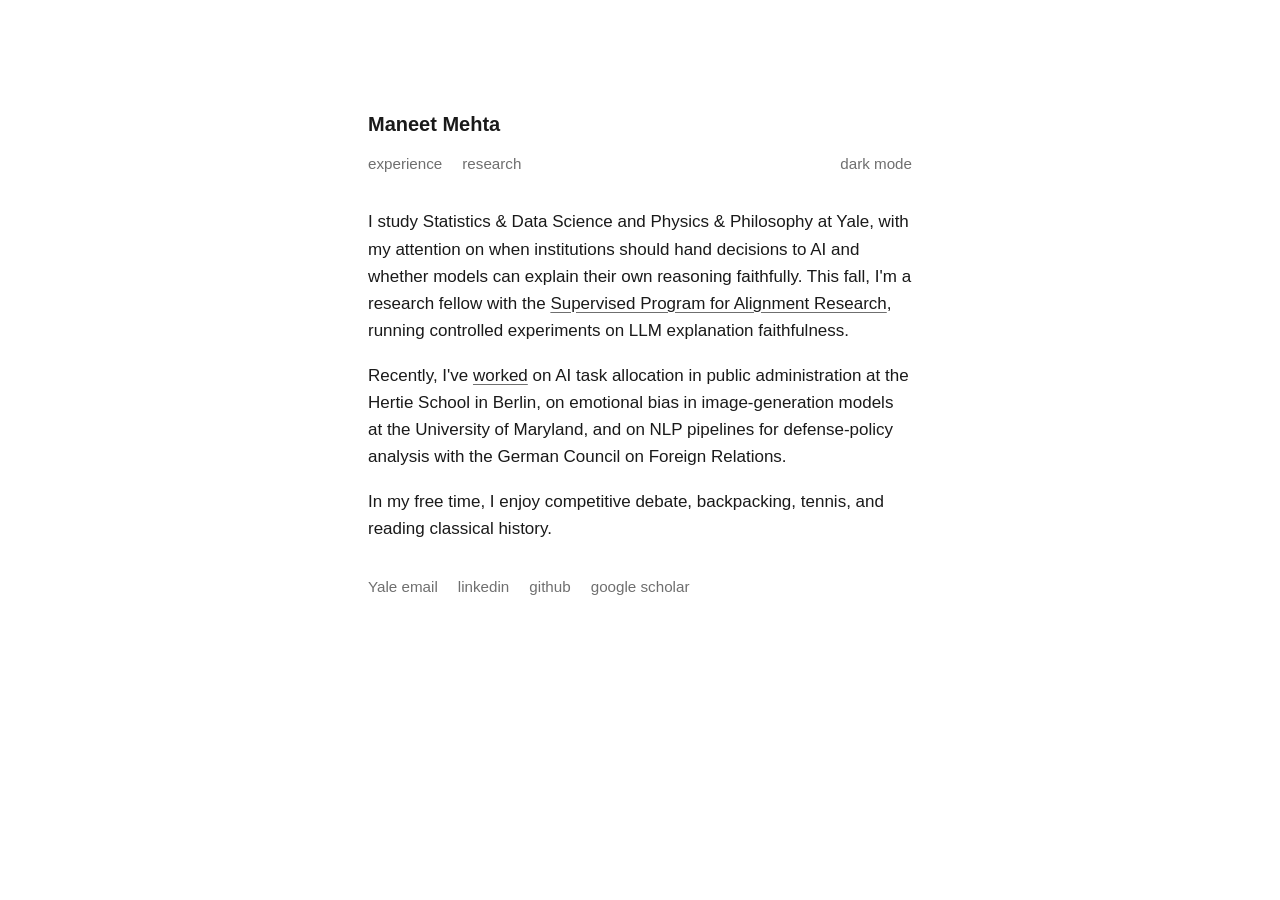
==== index.html @ 6a74c3a8 "Add a dark/light mode toggle Co-Authored-By: Claude Fable 5.1 <noreply@anthropic.com> Claude-Session" ====
<!doctype html>
<html lang="en">
<head>
  <meta charset="utf-8">
  <meta name="viewport" content="width=device-width, initial-scale=1">
  <title>Maneet Mehta</title>
  <meta name="description" content="Personal website for Maneet Mehta, with experience notes, research, and contact links.">
  <link rel="canonical" href="https://maneetmehta.com/">
  <meta property="og:title" content="Maneet Mehta">
  <meta property="og:description" content="Yale student working on AI governance, LLM faithfulness, and bias in generative models.">
  <meta property="og:url" content="https://maneetmehta.com/">
  <meta property="og:type" content="website">
  <link rel="stylesheet" href="style.css">
  <script>
    (function () {
      try {
        var t = localStorage.getItem('theme');
        if (t === 'dark' || t === 'light') document.documentElement.setAttribute('data-theme', t);
      } catch (e) {}
    })();
  </script>
</head>
<body>
  <main class="page-shell">
    <section class="content-block" aria-label="Maneet Mehta personal website">
      <a class="site-title" href="index.html">Maneet Mehta</a>

      <nav class="section-nav" aria-label="Sections">
        <button class="section-button" type="button" id="experience-toggle" aria-expanded="false" aria-controls="experience">experience</button>
        <a class="section-button" href="research.html">research</a>
        <button class="section-button theme-toggle" type="button" id="theme-toggle" aria-label="Toggle dark mode"><span class="when-light">dark mode</span><span class="when-dark">light mode</span></button>
      </nav>

      <div class="experience-panel" id="experience" hidden>
        <p class="pdf top"><a href="maneet-mehta-resume.pdf" download="Maneet_Mehta_CV.pdf">download my CV</a></p>
        <h2>Now</h2>
        <ul>
          <li>
            <div class="role"><span>Research Fellow, Supervised Program for Alignment Research</span><span class="when">Sep 2026 –</span></div>
            <p class="note">Testing whether LLMs explain their reasoning faithfully. Four controlled experiments on counterfactual simulatability showed a widely used metric was confounded by up to 31 points of inference-pipeline noise. Built the multi-provider evaluation harness.</p>
          </li>
          <li>
            <div class="role"><span>Project Manager, Yale Undergraduate Consulting Group</span><span class="when">2025 –</span></div>
            <p class="note">Leading a ten-person team for a national fitness franchise. Earlier: a customer acquisition strategy for a public fintech company, and a ten-year return model with site-selection maps for a West African cocoa venture.</p>
          </li>
          <li>
            <div class="role"><span>Deputy Dining Director &amp; Senator, Yale College Council</span><span class="when">Jul 2026 –</span></div>
            <p class="note">Represent Yale undergraduates on dining policy with Yale Hospitality's leadership. Authored and passed a Senate proposal extending Dean's Extensions beyond varsity athletics.</p>
          </li>
          <li>
            <div class="role"><span>Social Outreach Chair, Yale Debate Association</span><span class="when">2025 –</span></div>
            <p class="note">Built <a href="https://lunchtag.yaledebate.org">LunchTag</a>, a weekly meal-pairing platform for the team's seventy-plus members.</p>
          </li>
          <li>
            <div class="role"><span>Undergraduate Learning Assistant, S&amp;DS 2380</span><span class="when">Fall 2026</span></div>
            <div class="org">Yale Statistics &amp; Data Science · Probability Theory and Bayesian Statistics</div>
          </li>
        </ul>

        <h2>Before</h2>
        <ul>
          <li>
            <div class="role"><span>Researcher, Hertie School Centre for Digital Governance</span><span class="when">Summer 2026</span></div>
            <div class="org">Berlin · with Prof. Joanna J. Bryson</div>
            <p class="note">Formalized a decision framework for when institutions should delegate decisions to AI given the cost of human oversight, and coded 3,700+ government AI deployments from U.S., German, and Dutch inventories. Manuscript in preparation.</p>
          </li>
          <li>
            <div class="role"><span>Researcher, UMD Human-Computer Interaction Lab</span><span class="when">2024 – 2026</span></div>
            <div class="org">with Dr. Cody Buntain</div>
            <p class="note">First-authored a study of emotional bias in image-generation models: per-emotion TPR/FPR over 10k prompt–image pairs across three generators, with fine-tuned ViT, Swin, and ConvNeXT classifiers.</p>
          </li>
          <li>
            <div class="role"><span>Researcher, German Council on Foreign Relations</span><span class="when">2025 – 2026</span></div>
            <p class="note">Built an NLP pipeline turning 3,000+ pages of U.S. defense policy documents into narrative clusters and funding-trend analyses of U.S. posture in Europe and the Indo-Pacific.</p>
          </li>
          <li>
            <div class="role"><span>Technical Intern, Johns Hopkins Applied Physics Laboratory</span><span class="when">2023 – 2025</span></div>
            <p class="note">Built LockdownGPT, a demonstration of adversarial attacks on LLMs, and an OpenCV robot object-tracking program.</p>
          </li>
          <li>
            <div class="role"><span>Software Engineering Intern, Cosmos</span><span class="when">2024 – 2025</span></div>
            <p class="note">AWS data pipelines and Unity (C#) UI for an AI debate-training startup.</p>
          </li>
          <li>
            <div class="role"><span>Senate Page, Maryland General Assembly</span><span class="when">2025</span></div>
          </li>
          <li>
            <div class="role"><span>Policy Intern, Howard County Council</span><span class="when">2023</span></div>
            <p class="note">Reviewed sustainability legislation and testified before the County Council and Board of Education.</p>
          </li>
        </ul>

        <h2>Education</h2>
        <ul>
          <li>
            <div class="role"><span>Yale University</span><span class="when">Class of 2029</span></div>
            <div class="org">B.S. Statistics &amp; Data Science · B.A. Physics and Philosophy</div>
          </li>
        </ul>

        <h2>Elsewhere</h2>
        <ul>
          <li><p class="note">FOOT leader. Yale Foreign Policy Initiative. Yale Student Quant Finance Organization. Y Combinator Startup School (2026).</p></li>
          <li><p class="note">U.S. Senate Youth Program delegate (2025). National Merit Scholar. Eagle Scout; Maryland Eagle Scout of the Year (2025). Lincoln–Douglas national top 20 (2023), Maryland state champion (2024); Cornell BP Nationals quarterfinalist (2026).</p></li>
        </ul>

      </div>

      <div class="bio-copy">
        <p>I study Statistics &amp; Data Science and Physics &amp; Philosophy at Yale, with my attention on when institutions should hand decisions to AI and whether models can explain their own reasoning faithfully. This fall, I'm a research fellow with the <a class="bio-link" href="https://sparai.org" target="_blank" rel="noreferrer">Supervised Program for Alignment Research</a>, running controlled experiments on LLM explanation faithfulness.</p>
        <p>Recently, I've <button type="button" class="bio-link" data-open-experience>worked</button> on AI task allocation in public administration at the Hertie School in Berlin, on emotional bias in image-generation models at the University of Maryland, and on NLP pipelines for defense-policy analysis with the German Council on Foreign Relations.</p>
        <p>In my free time, I enjoy competitive debate, backpacking, tennis, and reading classical history.</p>
      </div>

      <div class="links" aria-label="Contact links">
        <div class="contact-link-wrap">
          <button type="button" class="contact-link" data-copy="maneet.mehta@yale.edu">Yale email</button>
        </div>
        <a href="https://linkedin.com/in/maneet-mehta" target="_blank" rel="noreferrer">linkedin</a>
        <a href="https://github.com/mmaneet" target="_blank" rel="noreferrer">github</a>
        <a href="https://scholar.google.com/citations?user=KrhZ-4UAAAAJ&amp;hl=en" target="_blank" rel="noreferrer">google scholar</a>
      </div>
    </section>
  </main>

  <script>
    (function () {
      var toggle = document.getElementById('experience-toggle');
      var panel = document.getElementById('experience');
      function setOpen(open) {
        panel.hidden = !open;
        toggle.setAttribute('aria-expanded', String(open));
      }
      toggle.addEventListener('click', function () { setOpen(panel.hidden); });
      document.querySelectorAll('[data-open-experience]').forEach(function (b) {
        b.addEventListener('click', function () { setOpen(true); panel.scrollIntoView({ behavior: 'smooth', block: 'start' }); });
      });
      if (location.hash === '#experience') setOpen(true);

      document.querySelectorAll('[data-copy]').forEach(function (btn) {
        btn.addEventListener('click', function () {
          var addr = btn.getAttribute('data-copy');
          var wrap = btn.parentNode;
          function done(msg) {
            var old = wrap.querySelector('.copied');
            if (old) old.remove();
            var s = document.createElement('span');
            s.className = 'copied';
            s.textContent = msg;
            wrap.appendChild(s);
            setTimeout(function () { s.remove(); }, 1800);
          }
          if (navigator.clipboard && navigator.clipboard.writeText) {
            navigator.clipboard.writeText(addr).then(function () { done('copied ' + addr); }, function () { location.href = 'mailto:' + addr; });
          } else {
            location.href = 'mailto:' + addr;
          }
        });
      });
    })();
  </script>
  <script>
    (function () {
      var btn = document.getElementById('theme-toggle');
      var root = document.documentElement;
      function current() {
        var t = root.getAttribute('data-theme');
        if (t) return t;
        return window.matchMedia && window.matchMedia('(prefers-color-scheme: dark)').matches ? 'dark' : 'light';
      }
      btn.addEventListener('click', function () {
        var next = current() === 'dark' ? 'light' : 'dark';
        root.setAttribute('data-theme', next);
        try { localStorage.setItem('theme', next); } catch (e) {}
      });
    })();
  </script>
</body>
</html>
---- style.css ----
:root {
  --bg: #ffffff;
  --fg: #1a1a1a;
  --muted: #6f6f6f;
  --rule: #e6e6e6;
  --link: #1a1a1a;
  color-scheme: light dark;
}
@media (prefers-color-scheme: dark) {
  :root:not([data-theme="light"]) { --bg: #141414; --fg: #ebebeb; --muted: #9a9a9a; --rule: #2e2e2e; --link: #ebebeb; }
}
:root[data-theme="dark"] { --bg: #141414; --fg: #ebebeb; --muted: #9a9a9a; --rule: #2e2e2e; --link: #ebebeb; }
* { box-sizing: border-box; }
html { -webkit-text-size-adjust: 100%; }
body {
  margin: 0;
  background: var(--bg);
  color: var(--fg);
  font-family: -apple-system, BlinkMacSystemFont, "Segoe UI", Helvetica, Arial, sans-serif;
  font-size: 17px;
  line-height: 1.6;
}
.page-shell {
  min-height: 100vh;
  display: flex;
  justify-content: center;
  padding: clamp(3rem, 12vh, 8rem) 1.25rem 4rem;
}
.content-block { width: 100%; max-width: 34rem; }

.site-title {
  display: inline-block;
  font: inherit;
  font-size: 1.25rem;
  font-weight: 600;
  color: var(--fg);
  text-decoration: none;
  margin: 0 0 0.75rem;
}
a.site-title:hover { text-decoration: underline; text-underline-offset: 0.2em; }

.section-nav { display: flex; flex-wrap: wrap; align-items: baseline; gap: 0 1.25rem; margin-bottom: 2rem; }
.theme-toggle { margin-left: auto; }
.theme-toggle .when-dark { display: none; }
:root[data-theme="dark"] .theme-toggle .when-dark { display: inline; }
:root[data-theme="dark"] .theme-toggle .when-light { display: none; }
@media (prefers-color-scheme: dark) {
  :root:not([data-theme="light"]) .theme-toggle .when-dark { display: inline; }
  :root:not([data-theme="light"]) .theme-toggle .when-light { display: none; }
}
.avatar { display: block; width: 72px; height: 72px; border-radius: 50%; object-fit: cover; margin: 0 0 1rem; }
.section-button {
  font: inherit;
  font-size: 0.95rem;
  color: var(--muted);
  background: none;
  border: 0;
  padding: 0;
  cursor: pointer;
  text-decoration: none;
}
.section-button:hover, .section-button[aria-expanded="true"], .section-button[aria-current="page"] {
  color: var(--fg);
  text-decoration: underline;
  text-underline-offset: 0.2em;
}

.bio-copy p { margin: 0 0 1.1rem; }
.bio-link {
  font: inherit;
  color: var(--link);
  background: none;
  border: 0;
  padding: 0;
  cursor: pointer;
  text-decoration: underline;
  text-underline-offset: 0.18em;
  text-decoration-color: var(--muted);
}
.bio-link:hover { text-decoration-color: var(--fg); }

.links { display: flex; flex-wrap: wrap; gap: 0 1.25rem; margin-top: 2rem; font-size: 0.95rem; }
.links a, .contact-link {
  font: inherit;
  color: var(--muted);
  background: none;
  border: 0;
  padding: 0;
  cursor: pointer;
  text-decoration: none;
}
.links a:hover, .contact-link:hover { color: var(--fg); text-decoration: underline; text-underline-offset: 0.2em; }
.contact-link-wrap { position: relative; }
.contact-link-wrap .copied {
  position: absolute;
  left: 0;
  top: 1.5rem;
  font-size: 0.8rem;
  color: var(--muted);
  white-space: nowrap;
}

/* Experience panel */
.experience-panel { margin: 0 0 2.25rem; }
.experience-panel[hidden] { display: none; }
.experience-panel h2 {
  font-size: 0.8rem;
  font-weight: 600;
  letter-spacing: 0.08em;
  text-transform: uppercase;
  color: var(--muted);
  margin: 1.5rem 0 0.6rem;
}
.experience-panel h2:first-child { margin-top: 0; }
.experience-panel ul { list-style: none; margin: 0; padding: 0; }
.experience-panel li { margin: 0 0 0.75rem; }
.experience-panel .role { display: flex; flex-wrap: wrap; justify-content: space-between; gap: 0 1rem; align-items: baseline; }
.experience-panel .role .when { color: var(--muted); font-size: 0.9rem; white-space: nowrap; }
.experience-panel .org { color: var(--muted); font-size: 0.95rem; }
.experience-panel .note { font-size: 0.95rem; margin: 0.15rem 0 0; }
.experience-panel .pdf { font-size: 0.95rem; margin-top: 1.5rem; }
.experience-panel .pdf.top { margin: 0 0 1.25rem; }
.experience-panel .pdf.top + h2 { margin-top: 0; }
.experience-panel a { color: var(--fg); text-decoration: underline; text-underline-offset: 0.18em; text-decoration-color: var(--muted); }
.experience-panel a:hover { text-decoration-color: var(--fg); }

/* Secondary pages */
.page-content h1 { font-size: 1.25rem; font-weight: 600; margin: 0 0 1.5rem; }
.page-content h2 {
  font-size: 0.8rem; font-weight: 600; letter-spacing: 0.08em; text-transform: uppercase;
  color: var(--muted); margin: 2rem 0 0.75rem;
}
.page-content p { margin: 0 0 1rem; }
.page-content ul { list-style: none; margin: 0; padding: 0; }
.page-content li { margin: 0 0 1.5rem; }
.page-content .title { font-weight: 600; }
.page-content .meta { color: var(--muted); font-size: 0.9rem; margin-bottom: 0.3rem; }
.page-content li a, .page-content p a { color: var(--fg); text-decoration: underline; text-underline-offset: 0.18em; text-decoration-color: var(--muted); }
.page-content li a:hover, .page-content p a:hover { text-decoration-color: var(--fg); }

@media (max-width: 480px) {
  body { font-size: 16px; }
  .experience-panel .role .when { white-space: normal; }
}
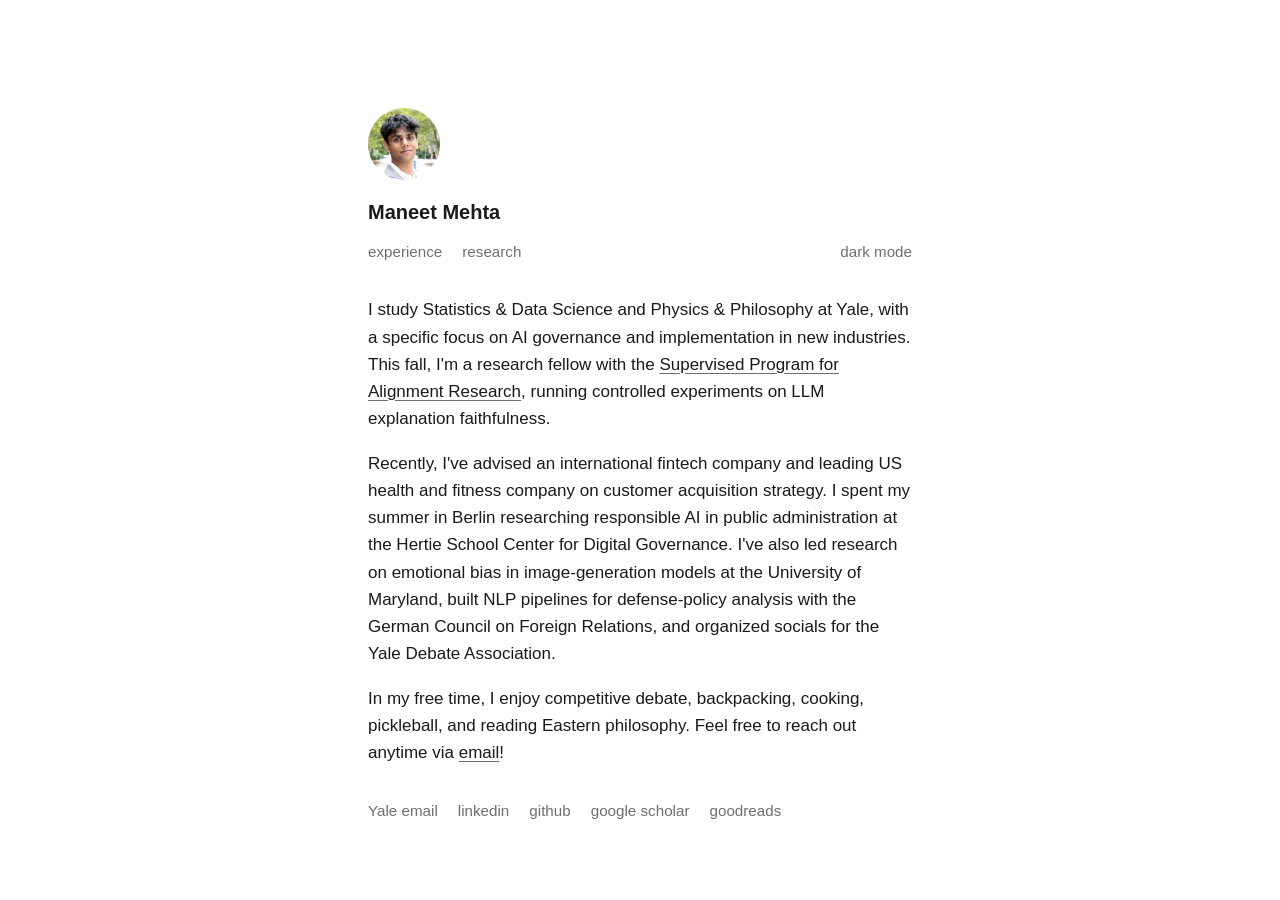
==== commit 05f9c574: "Add profile photo, rewrite the about copy, and link Goodreads Co-Authored-By: Claude Fable 5.1 <nore" ====
--- a/index.html
+++ b/index.html
@@ -23,6 +23,7 @@
 <body>
   <main class="page-shell">
     <section class="content-block" aria-label="Maneet Mehta personal website">
+      <img class="avatar" src="me.jpg" alt="Maneet Mehta" width="72" height="72">
       <a class="site-title" href="index.html">Maneet Mehta</a>
 
       <nav class="section-nav" aria-label="Sections">
@@ -107,9 +108,9 @@
       </div>
 
       <div class="bio-copy">
-        <p>I study Statistics &amp; Data Science and Physics &amp; Philosophy at Yale, with my attention on when institutions should hand decisions to AI and whether models can explain their own reasoning faithfully. This fall, I'm a research fellow with the <a class="bio-link" href="https://sparai.org" target="_blank" rel="noreferrer">Supervised Program for Alignment Research</a>, running controlled experiments on LLM explanation faithfulness.</p>
-        <p>Recently, I've <button type="button" class="bio-link" data-open-experience>worked</button> on AI task allocation in public administration at the Hertie School in Berlin, on emotional bias in image-generation models at the University of Maryland, and on NLP pipelines for defense-policy analysis with the German Council on Foreign Relations.</p>
-        <p>In my free time, I enjoy competitive debate, backpacking, tennis, and reading classical history.</p>
+        <p>I study Statistics &amp; Data Science and Physics &amp; Philosophy at Yale, with a specific focus on AI governance and implementation in new industries. This fall, I'm a research fellow with the <a class="bio-link" href="https://sparai.org/" target="_blank" rel="noreferrer">Supervised Program for Alignment Research</a>, running controlled experiments on LLM explanation faithfulness.</p>
+        <p>Recently, I've advised an international fintech company and leading US health and fitness company on customer acquisition strategy. I spent my summer in Berlin researching responsible AI in public administration at the Hertie School Center for Digital Governance. I've also led research on emotional bias in image-generation models at the University of Maryland, built NLP pipelines for defense-policy analysis with the German Council on Foreign Relations, and organized socials for the Yale Debate Association.</p>
+        <p>In my free time, I enjoy competitive debate, backpacking, cooking, pickleball, and reading Eastern philosophy. Feel free to reach out anytime via <a class="bio-link" href="mailto:maneet.mehta@yale.edu">email</a>!</p>
       </div>
 
       <div class="links" aria-label="Contact links">
@@ -119,6 +120,7 @@
         <a href="https://linkedin.com/in/maneet-mehta" target="_blank" rel="noreferrer">linkedin</a>
         <a href="https://github.com/mmaneet" target="_blank" rel="noreferrer">github</a>
         <a href="https://scholar.google.com/citations?user=KrhZ-4UAAAAJ&amp;hl=en" target="_blank" rel="noreferrer">google scholar</a>
+        <a href="https://www.goodreads.com/user/show/192253687-maneet" target="_blank" rel="noreferrer">goodreads</a>
       </div>
     </section>
   </main>
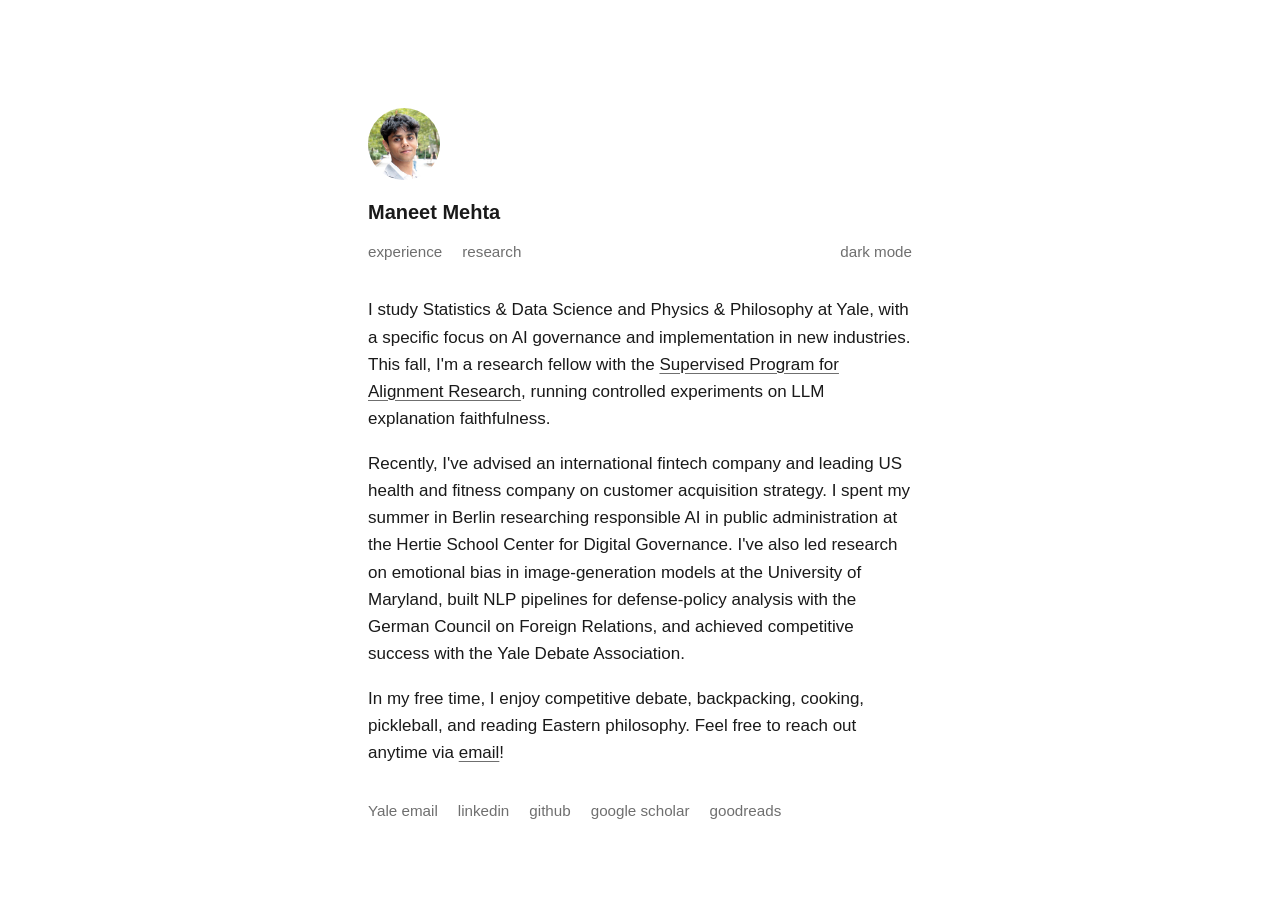
==== commit 87e9399a: "Reword the Debate Association line in the about copy Co-Authored-By: Claude Fable 5.1 <noreply@anthr" ====
--- a/index.html
+++ b/index.html
@@ -109,7 +109,7 @@
 
       <div class="bio-copy">
         <p>I study Statistics &amp; Data Science and Physics &amp; Philosophy at Yale, with a specific focus on AI governance and implementation in new industries. This fall, I'm a research fellow with the <a class="bio-link" href="https://sparai.org/" target="_blank" rel="noreferrer">Supervised Program for Alignment Research</a>, running controlled experiments on LLM explanation faithfulness.</p>
-        <p>Recently, I've advised an international fintech company and leading US health and fitness company on customer acquisition strategy. I spent my summer in Berlin researching responsible AI in public administration at the Hertie School Center for Digital Governance. I've also led research on emotional bias in image-generation models at the University of Maryland, built NLP pipelines for defense-policy analysis with the German Council on Foreign Relations, and organized socials for the Yale Debate Association.</p>
+        <p>Recently, I've advised an international fintech company and leading US health and fitness company on customer acquisition strategy. I spent my summer in Berlin researching responsible AI in public administration at the Hertie School Center for Digital Governance. I've also led research on emotional bias in image-generation models at the University of Maryland, built NLP pipelines for defense-policy analysis with the German Council on Foreign Relations, and achieved competitive success with the Yale Debate Association.</p>
         <p>In my free time, I enjoy competitive debate, backpacking, cooking, pickleball, and reading Eastern philosophy. Feel free to reach out anytime via <a class="bio-link" href="mailto:maneet.mehta@yale.edu">email</a>!</p>
       </div>
 
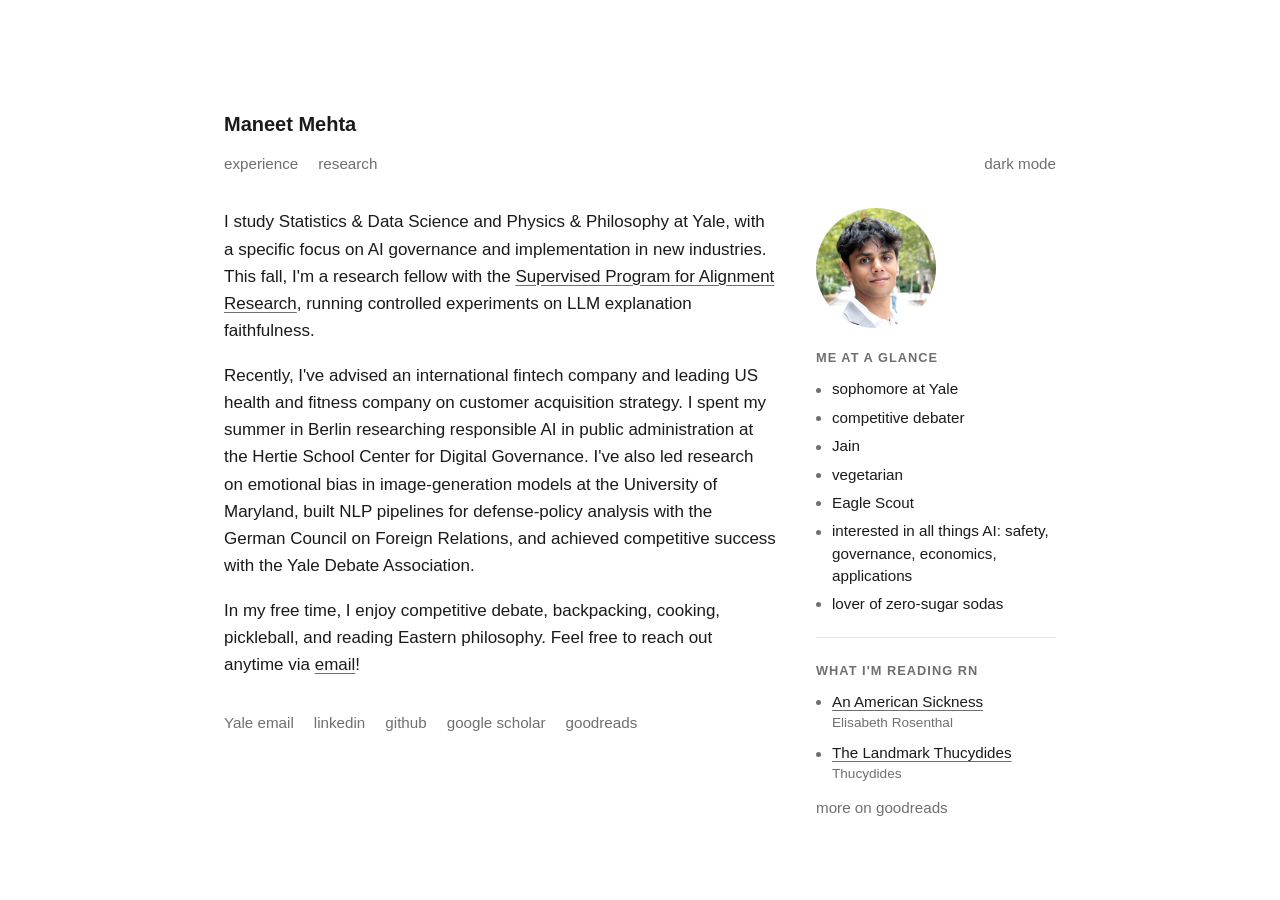
==== commit be7452ec: "Two-column home page: bio beside a glance list and current reading Co-Authored-By: Claude Fable 5.1 " ====
--- a/index.html
+++ b/index.html
@@ -11,6 +11,7 @@
   <meta property="og:url" content="https://maneetmehta.com/">
   <meta property="og:type" content="website">
   <link rel="stylesheet" href="style.css">
+  <script defer src="/admin/script.js" data-website-id="610bdaa4-f3b0-4583-9d52-71aa1efa586b"></script>
   <script>
     (function () {
       try {
@@ -22,8 +23,7 @@
 </head>
 <body>
   <main class="page-shell">
-    <section class="content-block" aria-label="Maneet Mehta personal website">
-      <img class="avatar" src="me.jpg" alt="Maneet Mehta" width="72" height="72">
+    <section class="content-block wide" aria-label="Maneet Mehta personal website">
       <a class="site-title" href="index.html">Maneet Mehta</a>
 
       <nav class="section-nav" aria-label="Sections">
@@ -33,7 +33,7 @@
       </nav>
 
       <div class="experience-panel" id="experience" hidden>
-        <p class="pdf top"><a href="maneet-mehta-resume.pdf" download="Maneet_Mehta_CV.pdf">download my CV</a></p>
+        <p class="pdf top"><a href="maneet-mehta-resume.pdf" download="Maneet_Mehta_Resume.pdf">download my resume</a></p>
         <h2>Now</h2>
         <ul>
           <li>
@@ -107,12 +107,13 @@
 
       </div>
 
+      <div class="columns">
+        <div class="main-col">
       <div class="bio-copy">
         <p>I study Statistics &amp; Data Science and Physics &amp; Philosophy at Yale, with a specific focus on AI governance and implementation in new industries. This fall, I'm a research fellow with the <a class="bio-link" href="https://sparai.org/" target="_blank" rel="noreferrer">Supervised Program for Alignment Research</a>, running controlled experiments on LLM explanation faithfulness.</p>
         <p>Recently, I've advised an international fintech company and leading US health and fitness company on customer acquisition strategy. I spent my summer in Berlin researching responsible AI in public administration at the Hertie School Center for Digital Governance. I've also led research on emotional bias in image-generation models at the University of Maryland, built NLP pipelines for defense-policy analysis with the German Council on Foreign Relations, and achieved competitive success with the Yale Debate Association.</p>
         <p>In my free time, I enjoy competitive debate, backpacking, cooking, pickleball, and reading Eastern philosophy. Feel free to reach out anytime via <a class="bio-link" href="mailto:maneet.mehta@yale.edu">email</a>!</p>
       </div>
-
       <div class="links" aria-label="Contact links">
         <div class="contact-link-wrap">
           <button type="button" class="contact-link" data-copy="maneet.mehta@yale.edu">Yale email</button>
@@ -121,6 +122,28 @@
         <a href="https://github.com/mmaneet" target="_blank" rel="noreferrer">github</a>
         <a href="https://scholar.google.com/citations?user=KrhZ-4UAAAAJ&amp;hl=en" target="_blank" rel="noreferrer">google scholar</a>
         <a href="https://www.goodreads.com/user/show/192253687-maneet" target="_blank" rel="noreferrer">goodreads</a>
+      </div>
+        </div>
+      <aside class="sidebar">
+        <img class="avatar" src="me.jpg" alt="Maneet Mehta" width="120" height="120">
+        <h2>me at a glance</h2>
+        <ul class="glance">
+          <li>sophomore at Yale</li>
+          <li>competitive debater</li>
+          <li>Jain</li>
+          <li>vegetarian</li>
+          <li>Eagle Scout</li>
+          <li>interested in all things AI: safety, governance, economics, applications</li>
+          <li>lover of zero-sugar sodas</li>
+        </ul>
+        <hr>
+        <h2>what I'm reading rn</h2>
+        <ul class="reading" id="reading-list">
+          <li><a href="https://www.goodreads.com/book/show/31253737-an-american-sickness" target="_blank" rel="noreferrer">An American Sickness</a><span class="by">Elisabeth Rosenthal</span></li>
+          <li><a href="https://www.goodreads.com/book/show/27222.The_Landmark_Thucydides" target="_blank" rel="noreferrer">The Landmark Thucydides</a><span class="by">Thucydides</span></li>
+          <li class="more"><a href="https://www.goodreads.com/user/show/192253687-maneet" target="_blank" rel="noreferrer">more on goodreads</a></li>
+        </ul>
+      </aside>
       </div>
     </section>
   </main>
--- a/style.css
+++ b/style.css
@@ -27,6 +27,7 @@
   padding: clamp(3rem, 12vh, 8rem) 1.25rem 4rem;
 }
 .content-block { width: 100%; max-width: 34rem; }
+.content-block.wide { max-width: 52rem; }
 
 .site-title {
   display: inline-block;
@@ -48,7 +49,29 @@
   :root:not([data-theme="light"]) .theme-toggle .when-dark { display: inline; }
   :root:not([data-theme="light"]) .theme-toggle .when-light { display: none; }
 }
-.avatar { display: block; width: 72px; height: 72px; border-radius: 50%; object-fit: cover; margin: 0 0 1rem; }
+.avatar { display: block; width: 120px; height: 120px; border-radius: 50%; object-fit: cover; margin: 0 0 1.25rem; }
+
+/* Two-column home layout: bio + links on the left, glance + reading on the right */
+.columns { display: grid; grid-template-columns: minmax(0, 1fr) 15rem; gap: 2.5rem; align-items: start; }
+.sidebar { font-size: 0.95rem; }
+.sidebar h2 { font-size: 0.8rem; font-weight: 600; letter-spacing: 0.08em; text-transform: uppercase; color: var(--muted); margin: 0 0 0.6rem; }
+.sidebar hr { border: 0; border-top: 1px solid var(--rule); margin: 1.4rem 0; }
+.sidebar ul { list-style: none; margin: 0; padding: 0; }
+.sidebar li { position: relative; padding-left: 1rem; margin: 0 0 0.4rem; line-height: 1.45; }
+.sidebar li::before { content: ""; position: absolute; left: 0; top: 0.62em; width: 5px; height: 5px; border-radius: 50%; background: var(--muted); }
+.reading li { margin-bottom: 0.6rem; }
+.reading .more { margin-top: 0.8rem; }
+.reading .more::before { display: none; }
+.reading .more { padding-left: 0; }
+.reading .more a { color: var(--muted); text-decoration: none; }
+.reading .more a:hover { color: var(--fg); text-decoration: underline; }
+.reading .by { display: block; color: var(--muted); font-size: 0.85rem; }
+.reading a { color: var(--fg); text-decoration: underline; text-underline-offset: 0.18em; text-decoration-color: var(--muted); }
+.reading a:hover { text-decoration-color: var(--fg); }
+@media (max-width: 720px) {
+  .columns { grid-template-columns: 1fr; gap: 2rem; }
+  .sidebar { border-top: 1px solid var(--rule); padding-top: 1.5rem; }
+}
 .section-button {
   font: inherit;
   font-size: 0.95rem;
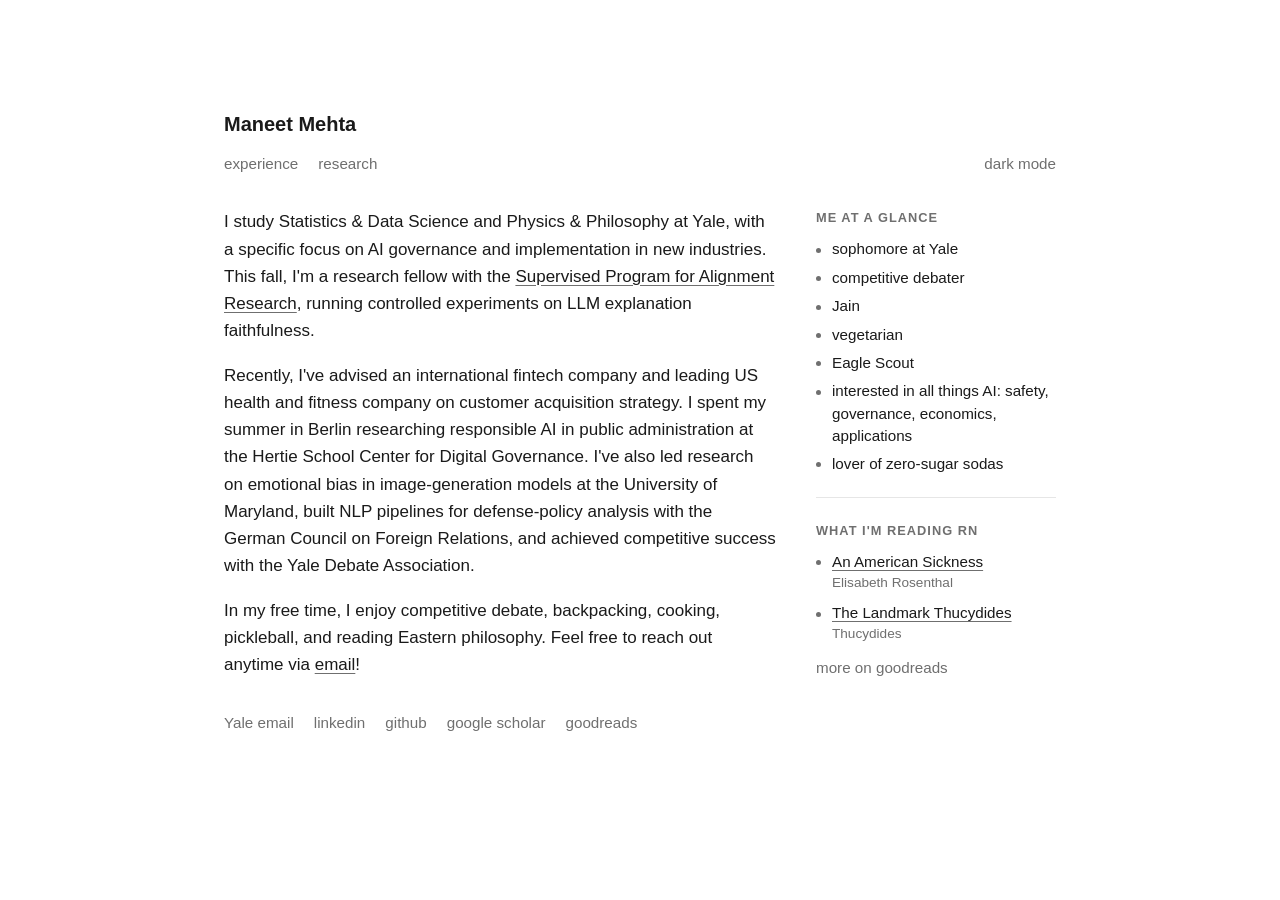
==== commit d986145a: "Remove the profile photo and cache-bust the stylesheet Co-Authored-By: Claude Fable 5.1 <noreply@ant" ====
--- a/index.html
+++ b/index.html
@@ -10,7 +10,7 @@
   <meta property="og:description" content="Yale student working on AI governance, LLM faithfulness, and bias in generative models.">
   <meta property="og:url" content="https://maneetmehta.com/">
   <meta property="og:type" content="website">
-  <link rel="stylesheet" href="style.css">
+  <link rel="stylesheet" href="style.css?v=2">
   <script defer src="/admin/script.js" data-website-id="610bdaa4-f3b0-4583-9d52-71aa1efa586b"></script>
   <script>
     (function () {
@@ -125,7 +125,6 @@
       </div>
         </div>
       <aside class="sidebar">
-        <img class="avatar" src="me.jpg" alt="Maneet Mehta" width="120" height="120">
         <h2>me at a glance</h2>
         <ul class="glance">
           <li>sophomore at Yale</li>
--- a/style.css
+++ b/style.css
@@ -49,8 +49,6 @@
   :root:not([data-theme="light"]) .theme-toggle .when-dark { display: inline; }
   :root:not([data-theme="light"]) .theme-toggle .when-light { display: none; }
 }
-.avatar { display: block; width: 120px; height: 120px; border-radius: 50%; object-fit: cover; margin: 0 0 1.25rem; }
-
 /* Two-column home layout: bio + links on the left, glance + reading on the right */
 .columns { display: grid; grid-template-columns: minmax(0, 1fr) 15rem; gap: 2.5rem; align-items: start; }
 .sidebar { font-size: 0.95rem; }
